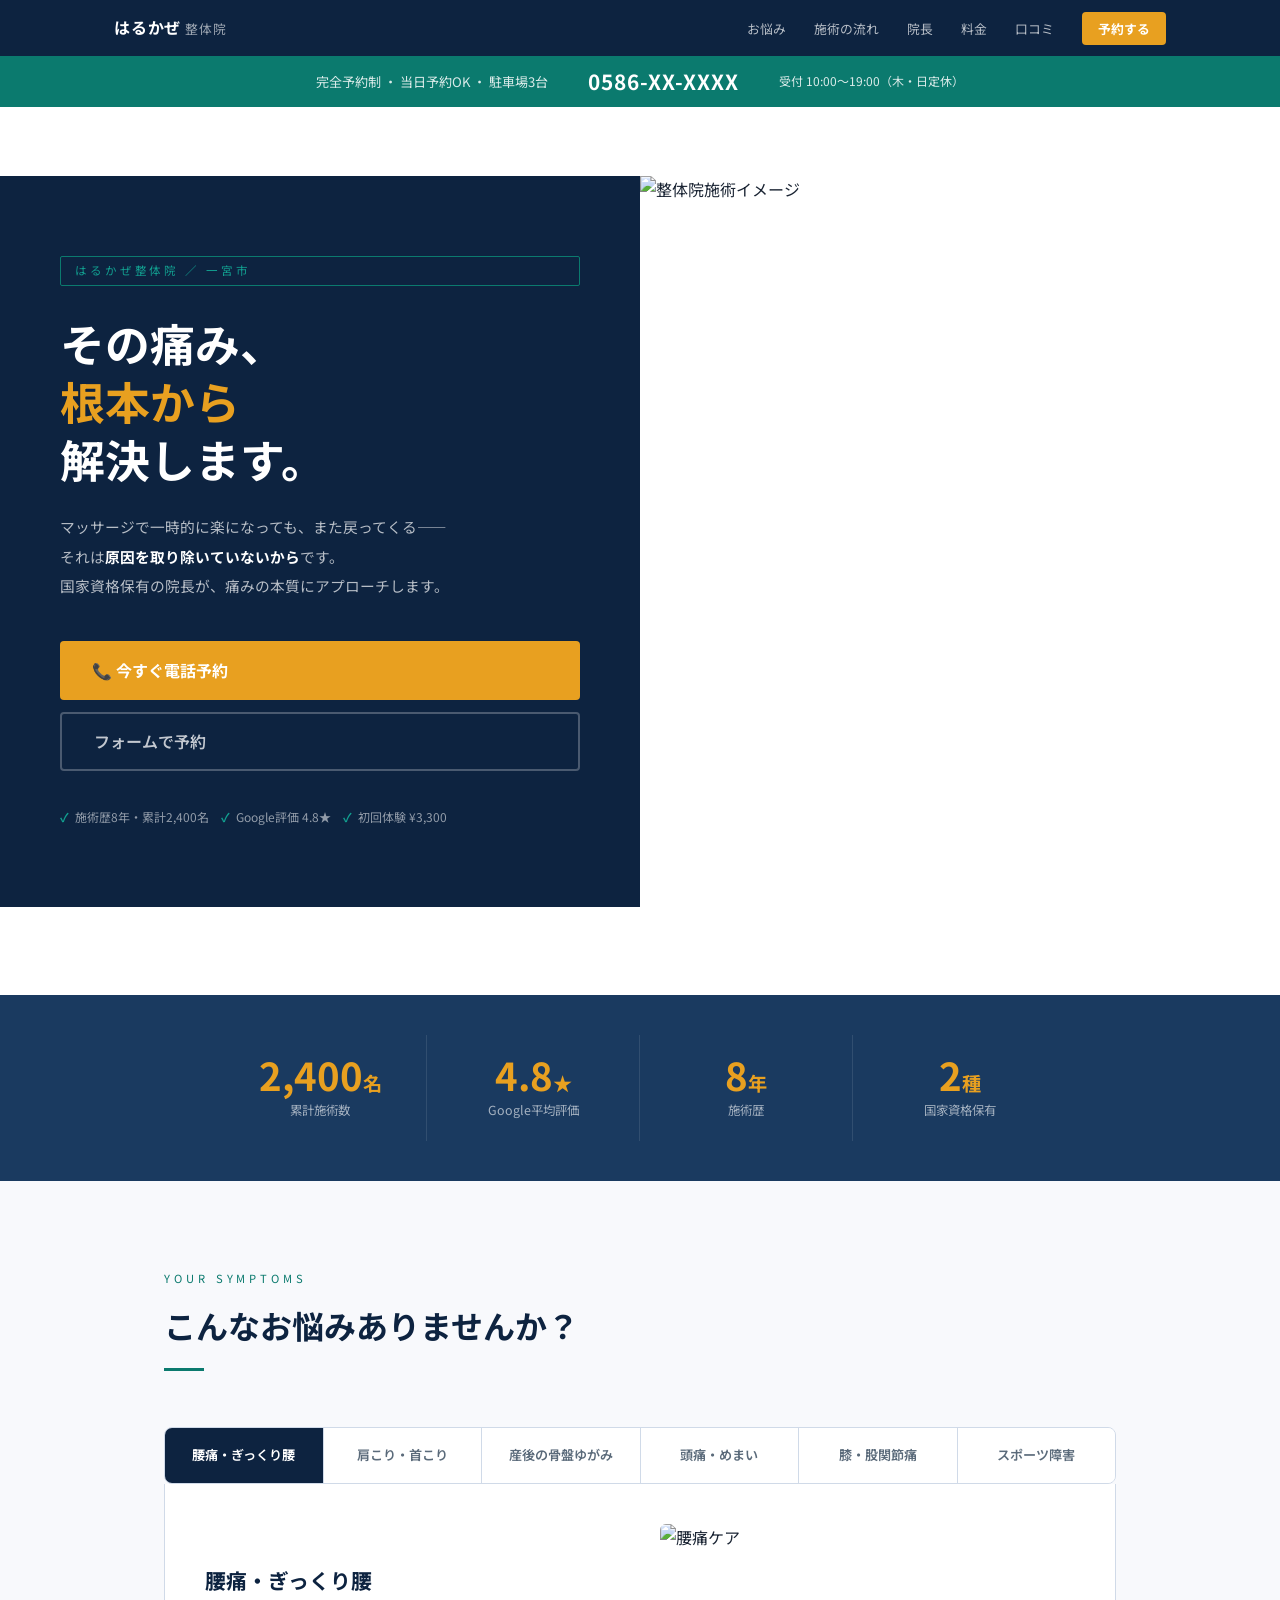
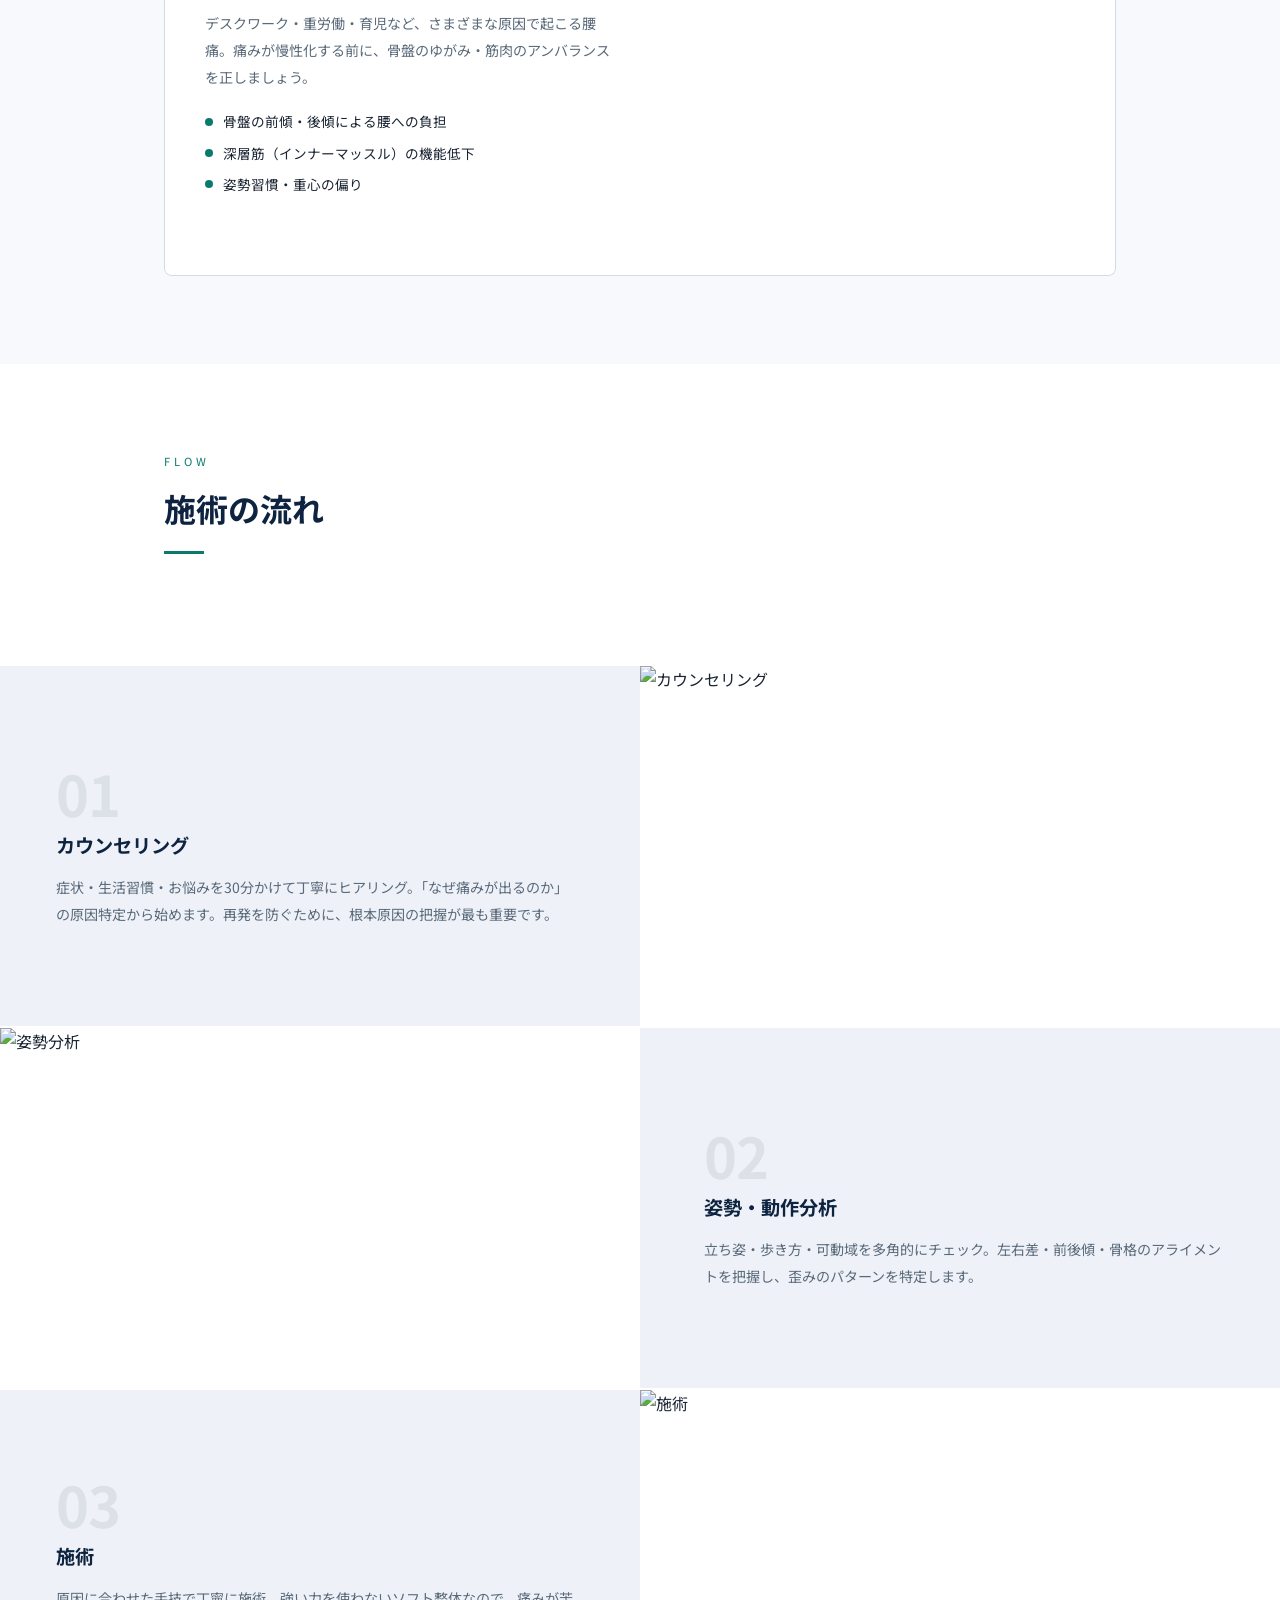
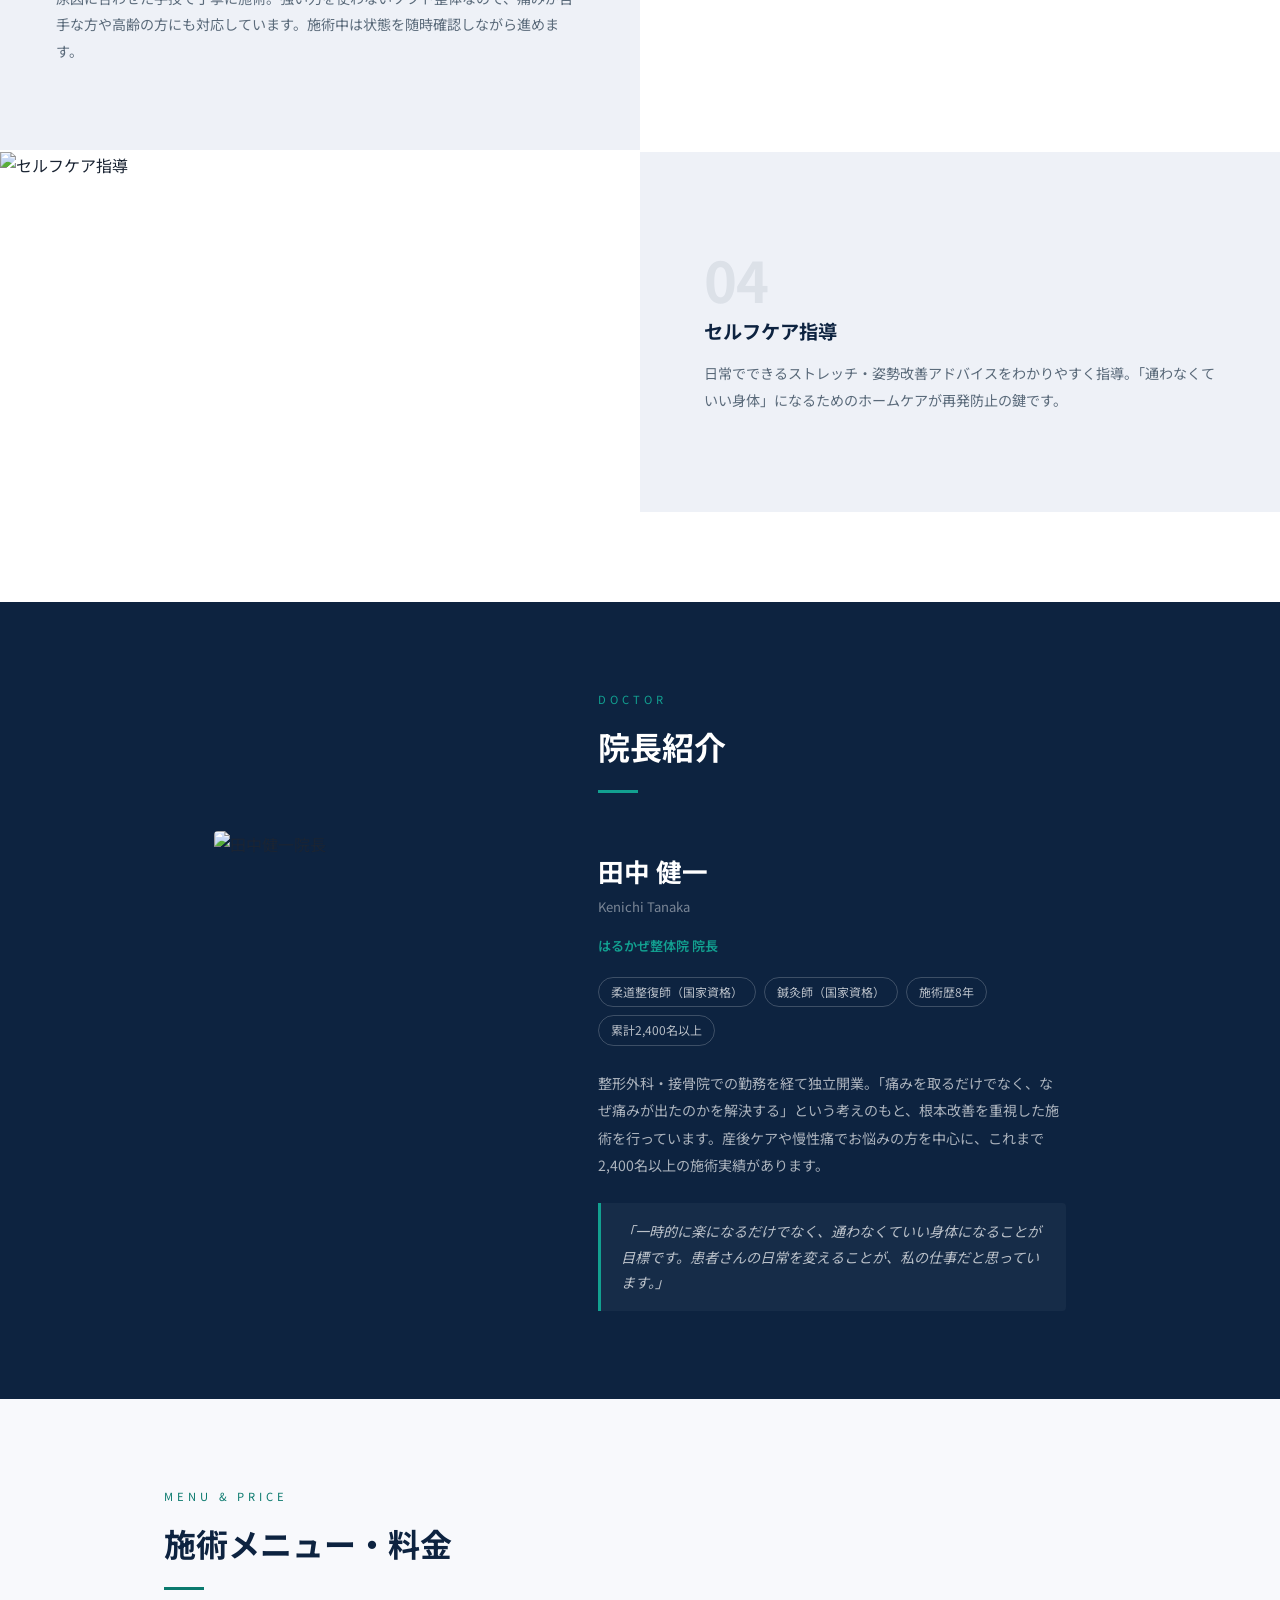
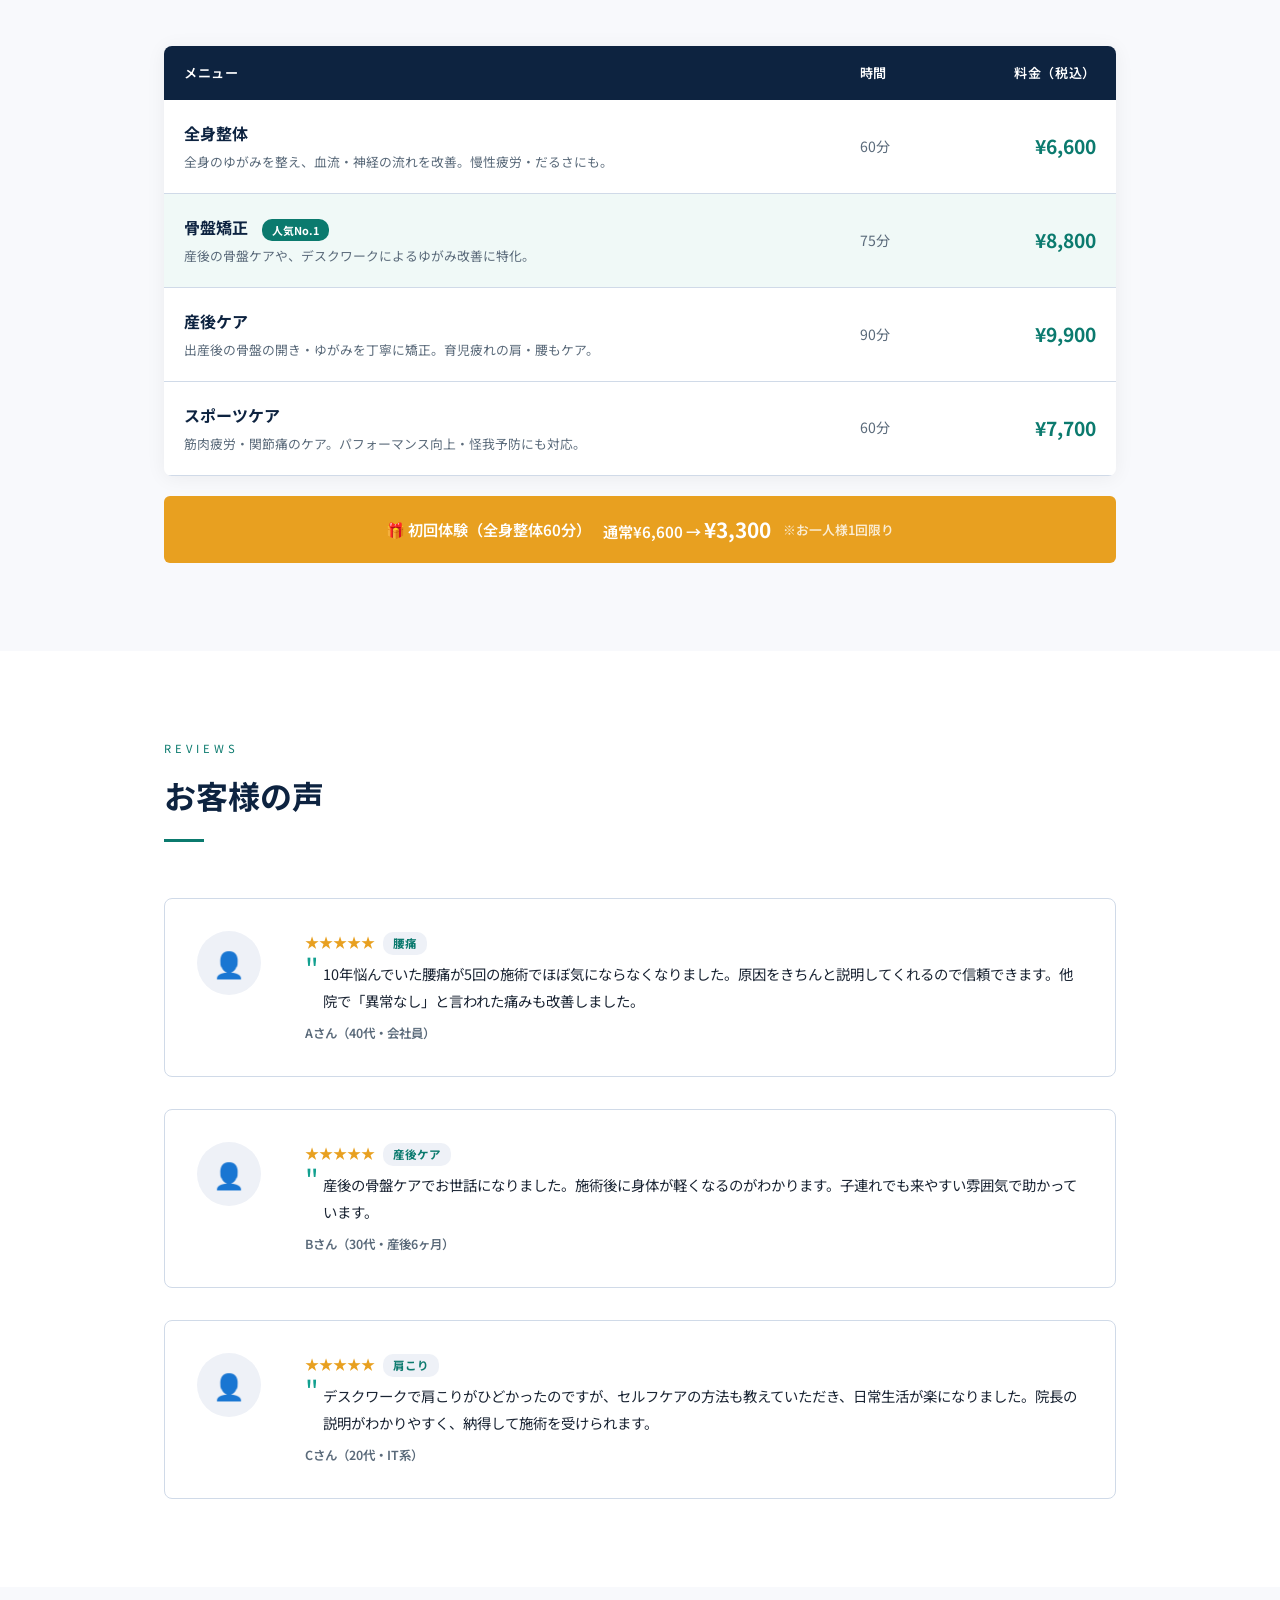
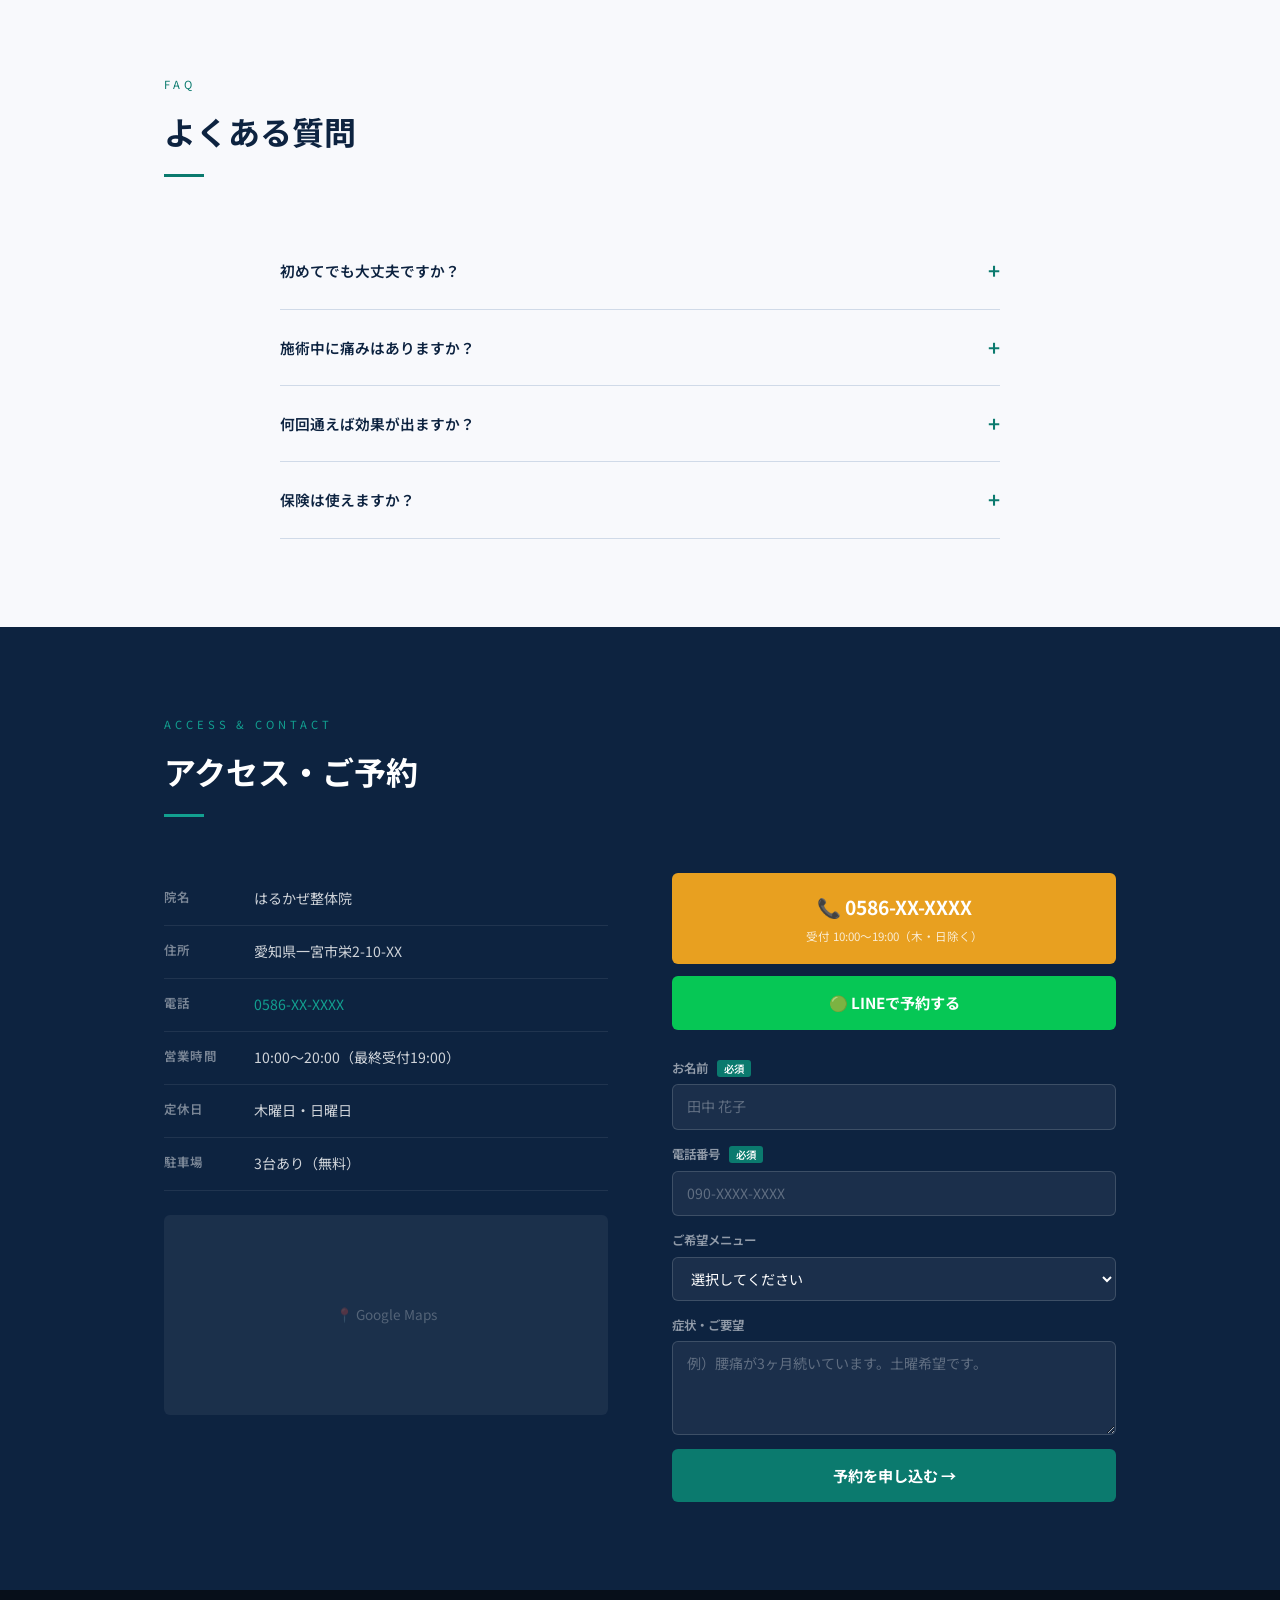
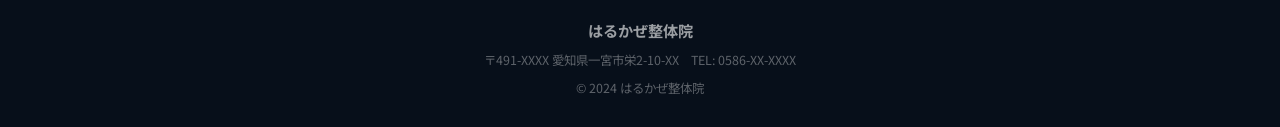
==== index.html @ b3885516 "Complete redesign: medical/clinical style Navy split hero, symptom tabs, zigzag flow sections, docto" ====
<!DOCTYPE html>
<html lang="ja">
<head>
  <meta charset="UTF-8">
  <meta name="viewport" content="width=device-width, initial-scale=1.0">
  <title>はるかぜ整体院 | 一宮市の整体・骨盤矯正</title>
  <meta name="description" content="一宮市のはるかぜ整体院。腰痛・肩こり・骨盤矯正専門。国家資格保有。完全予約制。">
  <link rel="preconnect" href="https://fonts.googleapis.com">
  <link rel="preconnect" href="https://fonts.gstatic.com" crossorigin>
  <link href="https://fonts.googleapis.com/css2?family=Noto+Sans+JP:wght@400;500;600;700&display=swap" rel="stylesheet">
  <link rel="stylesheet" href="css/reset.css">
  <link rel="stylesheet" href="css/style.css?v=2">
</head>
<body>

  <header id="header">
    <nav class="nav-inner">
      <a href="#hero" class="nav-logo">はるかぜ<span>整体院</span></a>
      <ul class="nav-links" id="navLinks">
        <li><a href="#symptoms">お悩み</a></li>
        <li><a href="#flow">施術の流れ</a></li>
        <li><a href="#doctor">院長</a></li>
        <li><a href="#menu">料金</a></li>
        <li><a href="#reviews">口コミ</a></li>
        <li><a href="#contact" class="nav-cta">予約する</a></li>
      </ul>
      <button class="nav-toggle" id="navToggle" aria-label="メニュー"><span></span><span></span><span></span></button>
    </nav>
  </header>

  <!-- Sticky tel bar -->
  <div id="tel-bar">
    <span>完全予約制 ・ 当日予約OK ・ 駐車場3台</span>
    <span class="tel-bar-number"><a href="tel:0586-XX-XXXX">0586-XX-XXXX</a></span>
    <span class="tel-bar-hours">受付 10:00〜19:00（木・日定休）</span>
  </div>

  <!-- Hero: split navy / photo -->
  <section id="hero">
    <div class="hero-left">
      <span class="hero-label">はるかぜ整体院 ／ 一宮市</span>
      <h1 class="hero-title">その痛み、<br><em>根本から</em><br>解決します。</h1>
      <p class="hero-desc">マッサージで一時的に楽になっても、また戻ってくる——<br>それは<strong>原因を取り除いていないから</strong>です。<br>国家資格保有の院長が、痛みの本質にアプローチします。</p>
      <div class="hero-cta-group">
        <a href="tel:0586-XX-XXXX" class="btn-primary-hero">📞 今すぐ電話予約</a>
        <a href="#contact" class="btn-outline-hero">フォームで予約</a>
      </div>
      <div class="hero-badges">
        <span class="hero-badge">施術歴8年・累計2,400名</span>
        <span class="hero-badge">Google評価 4.8★</span>
        <span class="hero-badge">初回体験 ¥3,300</span>
      </div>
    </div>
    <div class="hero-right">
      <img src="https://images.unsplash.com/photo-1544367567-0f2fcb009e0b?w=900&h=1100&fit=crop&q=80" alt="整体院施術イメージ">
    </div>
  </section>

  <!-- Stats band -->
  <section id="stats">
    <div class="stats-inner">
      <div class="stat-item">
        <div class="stat-num">2,400<span>名</span></div>
        <div class="stat-label">累計施術数</div>
      </div>
      <div class="stat-item">
        <div class="stat-num">4.8<span>★</span></div>
        <div class="stat-label">Google平均評価</div>
      </div>
      <div class="stat-item">
        <div class="stat-num">8<span>年</span></div>
        <div class="stat-label">施術歴</div>
      </div>
      <div class="stat-item">
        <div class="stat-num">2<span>種</span></div>
        <div class="stat-label">国家資格保有</div>
      </div>
    </div>
  </section>

  <!-- お悩み：症状タブ -->
  <section id="symptoms">
    <div class="container">
      <span class="section-label fade-in">YOUR SYMPTOMS</span>
      <h2 class="section-title fade-in">こんなお悩みありませんか？</h2>
      <div class="section-bar fade-in"></div>
      <div class="symptom-tabs fade-in">
        <button class="stab active" data-panel="back">腰痛・ぎっくり腰</button>
        <button class="stab" data-panel="shoulder">肩こり・首こり</button>
        <button class="stab" data-panel="pelvis">産後の骨盤ゆがみ</button>
        <button class="stab" data-panel="head">頭痛・めまい</button>
        <button class="stab" data-panel="knee">膝・股関節痛</button>
        <button class="stab" data-panel="sports">スポーツ障害</button>
      </div>
      <div class="symptom-panels">
        <div class="symptom-panel active" id="spanel-back">
          <div class="spanel-text">
            <h3>腰痛・ぎっくり腰</h3>
            <p>デスクワーク・重労働・育児など、さまざまな原因で起こる腰痛。痛みが慢性化する前に、骨盤のゆがみ・筋肉のアンバランスを正しましょう。</p>
            <div class="spanel-causes">
              <span class="spanel-cause">骨盤の前傾・後傾による腰への負担</span>
              <span class="spanel-cause">深層筋（インナーマッスル）の機能低下</span>
              <span class="spanel-cause">姿勢習慣・重心の偏り</span>
            </div>
          </div>
          <div class="spanel-img"><img src="https://images.unsplash.com/photo-1576091160550-2173dba999ef?w=600&h=450&fit=crop&q=80" alt="腰痛ケア"></div>
        </div>
        <div class="symptom-panel" id="spanel-shoulder">
          <div class="spanel-text">
            <h3>肩こり・首こり</h3>
            <p>スマートフォン・パソコン作業による「ストレートネック」が現代病に。根本原因となる頸椎・胸椎のアライメントを整えます。</p>
            <div class="spanel-causes">
              <span class="spanel-cause">頸椎・胸椎の可動域制限</span>
              <span class="spanel-cause">前傾姿勢による僧帽筋への過負荷</span>
              <span class="spanel-cause">ストレートネック・首の前方変位</span>
            </div>
          </div>
          <div class="spanel-img"><img src="https://images.unsplash.com/photo-1559757148-5c350d0d3c56?w=600&h=450&fit=crop&q=80" alt="肩こりケア"></div>
        </div>
        <div class="symptom-panel" id="spanel-pelvis">
          <div class="spanel-text">
            <h3>産後の骨盤ゆがみ</h3>
            <p>出産により緩んだ骨盤靱帯は、産後6ヶ月が矯正のゴールデンタイム。ぽっこりお腹・腰痛・尿もれの改善に。</p>
            <div class="spanel-causes">
              <span class="spanel-cause">分娩時の恥骨・仙腸関節の可動</span>
              <span class="spanel-cause">骨盤底筋群の機能低下</span>
              <span class="spanel-cause">授乳姿勢・抱っこによる歪み蓄積</span>
            </div>
          </div>
          <div class="spanel-img"><img src="https://images.unsplash.com/photo-1586015555751-63bb77f4322a?w=600&h=450&fit=crop&q=80" alt="産後ケア"></div>
        </div>
        <div class="symptom-panel" id="spanel-head">
          <div class="spanel-text">
            <h3>頭痛・めまい</h3>
            <p>緊張型頭痛の多くは、頸椎周辺の筋緊張・血流低下が原因。頚部の調整と自律神経へのアプローチで改善を図ります。</p>
            <div class="spanel-causes">
              <span class="spanel-cause">頸椎の位置異常による神経圧迫</span>
              <span class="spanel-cause">後頭下筋群の過緊張</span>
              <span class="spanel-cause">自律神経の乱れ・血流不足</span>
            </div>
          </div>
          <div class="spanel-img"><img src="https://images.unsplash.com/photo-1550439062-609e1531270e?w=600&h=450&fit=crop&q=80" alt="頭痛ケア"></div>
        </div>
        <div class="symptom-panel" id="spanel-knee">
          <div class="spanel-text">
            <h3>膝・股関節の痛み</h3>
            <p>膝や股関節の痛みは、上位関節（骨盤・腰椎）の問題が波及しているケースが多数。全身のバランス調整で痛みを取り除きます。</p>
            <div class="spanel-causes">
              <span class="spanel-cause">骨盤の歪みによる脚長差</span>
              <span class="spanel-cause">大腿筋膜張筋・腸腰筋の拘縮</span>
              <span class="spanel-cause">X脚・O脚による膝関節への負荷</span>
            </div>
          </div>
          <div class="spanel-img"><img src="https://images.unsplash.com/photo-1571019613454-1cb2f99b2d8b?w=600&h=450&fit=crop&q=80" alt="膝股関節ケア"></div>
        </div>
        <div class="symptom-panel" id="spanel-sports">
          <div class="spanel-text">
            <h3>スポーツ障害</h3>
            <p>捻挫・肉離れ・疲労骨折など、スポーツによる障害にも対応。早期回復と再発予防のセルフケア指導も行います。</p>
            <div class="spanel-causes">
              <span class="spanel-cause">筋肉の柔軟性不足・疲労蓄積</span>
              <span class="spanel-cause">フォームの問題による特定部位への過負荷</span>
              <span class="spanel-cause">関節の安定性不足（体幹・股関節）</span>
            </div>
          </div>
          <div class="spanel-img"><img src="https://images.unsplash.com/photo-1461897104016-0b3b00cc81ee?w=600&h=450&fit=crop&q=80" alt="スポーツケア"></div>
        </div>
      </div>
    </div>
  </section>

  <!-- 施術の流れ（zigzag） -->
  <section id="flow">
    <div class="container" style="max-width:100%;padding:0;">
      <div style="max-width:1000px;margin:0 auto;padding:0 24px 56px;">
        <span class="section-label fade-in">FLOW</span>
        <h2 class="section-title fade-in">施術の流れ</h2>
        <div class="section-bar fade-in"></div>
      </div>
      <div class="flow-step fade-in">
        <div class="flow-step-img"><img src="https://images.unsplash.com/photo-1576091160399-112ba8d25d1d?w=800&h=450&fit=crop&q=80" alt="カウンセリング"></div>
        <div class="flow-step-body">
          <div class="flow-step-num">01</div>
          <h3>カウンセリング</h3>
          <p>症状・生活習慣・お悩みを30分かけて丁寧にヒアリング。「なぜ痛みが出るのか」の原因特定から始めます。再発を防ぐために、根本原因の把握が最も重要です。</p>
        </div>
      </div>
      <div class="flow-step fade-in">
        <div class="flow-step-img"><img src="https://images.unsplash.com/photo-1559757175-0eb30cd8c063?w=800&h=450&fit=crop&q=80" alt="姿勢分析"></div>
        <div class="flow-step-body">
          <div class="flow-step-num">02</div>
          <h3>姿勢・動作分析</h3>
          <p>立ち姿・歩き方・可動域を多角的にチェック。左右差・前後傾・骨格のアライメントを把握し、歪みのパターンを特定します。</p>
        </div>
      </div>
      <div class="flow-step fade-in">
        <div class="flow-step-img"><img src="https://images.unsplash.com/photo-1519824145371-296894a0daa9?w=800&h=450&fit=crop&q=80" alt="施術"></div>
        <div class="flow-step-body">
          <div class="flow-step-num">03</div>
          <h3>施術</h3>
          <p>原因に合わせた手技で丁寧に施術。強い力を使わないソフト整体なので、痛みが苦手な方や高齢の方にも対応しています。施術中は状態を随時確認しながら進めます。</p>
        </div>
      </div>
      <div class="flow-step fade-in">
        <div class="flow-step-img"><img src="https://images.unsplash.com/photo-1506126613408-eca07ce68773?w=800&h=450&fit=crop&q=80" alt="セルフケア指導"></div>
        <div class="flow-step-body">
          <div class="flow-step-num">04</div>
          <h3>セルフケア指導</h3>
          <p>日常でできるストレッチ・姿勢改善アドバイスをわかりやすく指導。「通わなくていい身体」になるためのホームケアが再発防止の鍵です。</p>
        </div>
      </div>
    </div>
  </section>

  <!-- 院長紹介 -->
  <section id="doctor">
    <div class="doctor-inner">
      <div class="doctor-img fade-in">
        <img src="https://images.unsplash.com/photo-1612349317150-e413f6a5b16d?w=400&h=500&fit=crop&q=80" alt="田中健一院長">
      </div>
      <div class="doctor-text fade-in">
        <span class="section-label">DOCTOR</span>
        <h2 class="section-title">院長紹介</h2>
        <div class="section-bar"></div>
        <p class="doctor-name">田中 健一</p>
        <p class="doctor-name-en">Kenichi Tanaka</p>
        <p class="doctor-role">はるかぜ整体院 院長</p>
        <div class="doctor-tags">
          <span class="doctor-tag">柔道整復師（国家資格）</span>
          <span class="doctor-tag">鍼灸師（国家資格）</span>
          <span class="doctor-tag">施術歴8年</span>
          <span class="doctor-tag">累計2,400名以上</span>
        </div>
        <p class="doctor-bio">整形外科・接骨院での勤務を経て独立開業。「痛みを取るだけでなく、なぜ痛みが出たのかを解決する」という考えのもと、根本改善を重視した施術を行っています。産後ケアや慢性痛でお悩みの方を中心に、これまで2,400名以上の施術実績があります。</p>
        <div class="doctor-quote-block">
          <p>「一時的に楽になるだけでなく、通わなくていい身体になることが目標です。患者さんの日常を変えることが、私の仕事だと思っています。」</p>
        </div>
      </div>
    </div>
  </section>

  <!-- 施術メニュー・料金 -->
  <section id="menu">
    <div class="container">
      <span class="section-label fade-in">MENU & PRICE</span>
      <h2 class="section-title fade-in">施術メニュー・料金</h2>
      <div class="section-bar fade-in"></div>
      <table class="menu-table fade-in">
        <thead>
          <tr>
            <th>メニュー</th>
            <th>時間</th>
            <th style="text-align:right">料金（税込）</th>
          </tr>
        </thead>
        <tbody>
          <tr>
            <td><div class="menu-name">全身整体</div><div class="menu-desc">全身のゆがみを整え、血流・神経の流れを改善。慢性疲労・だるさにも。</div></td>
            <td><div class="menu-duration">60分</div></td>
            <td class="menu-price-cell">¥6,600</td>
          </tr>
          <tr class="featured">
            <td><div class="menu-name">骨盤矯正 <span class="menu-badge">人気No.1</span></div><div class="menu-desc">産後の骨盤ケアや、デスクワークによるゆがみ改善に特化。</div></td>
            <td><div class="menu-duration">75分</div></td>
            <td class="menu-price-cell">¥8,800</td>
          </tr>
          <tr>
            <td><div class="menu-name">産後ケア</div><div class="menu-desc">出産後の骨盤の開き・ゆがみを丁寧に矯正。育児疲れの肩・腰もケア。</div></td>
            <td><div class="menu-duration">90分</div></td>
            <td class="menu-price-cell">¥9,900</td>
          </tr>
          <tr>
            <td><div class="menu-name">スポーツケア</div><div class="menu-desc">筋肉疲労・関節痛のケア。パフォーマンス向上・怪我予防にも対応。</div></td>
            <td><div class="menu-duration">60分</div></td>
            <td class="menu-price-cell">¥7,700</td>
          </tr>
        </tbody>
      </table>
      <div class="first-trial-bar fade-in">
        <span>🎁 初回体験（全身整体60分）</span>
        <span>通常¥6,600 → <em>¥3,300</em></span>
        <span style="font-size:0.8rem;opacity:0.8">※お一人様1回限り</span>
      </div>
    </div>
  </section>

  <!-- 口コミ -->
  <section id="reviews">
    <div class="container">
      <span class="section-label fade-in">REVIEWS</span>
      <h2 class="section-title fade-in">お客様の声</h2>
      <div class="section-bar fade-in"></div>
      <div class="reviews-list">
        <div class="review-item fade-in">
          <div class="review-avatar">👤</div>
          <div>
            <div class="review-stars">★★★★★<span class="review-tag">腰痛</span></div>
            <p class="review-text">10年悩んでいた腰痛が5回の施術でほぼ気にならなくなりました。原因をきちんと説明してくれるので信頼できます。他院で「異常なし」と言われた痛みも改善しました。</p>
            <p class="review-author">Aさん（40代・会社員）</p>
          </div>
        </div>
        <div class="review-item fade-in">
          <div class="review-avatar">👤</div>
          <div>
            <div class="review-stars">★★★★★<span class="review-tag">産後ケア</span></div>
            <p class="review-text">産後の骨盤ケアでお世話になりました。施術後に身体が軽くなるのがわかります。子連れでも来やすい雰囲気で助かっています。</p>
            <p class="review-author">Bさん（30代・産後6ヶ月）</p>
          </div>
        </div>
        <div class="review-item fade-in">
          <div class="review-avatar">👤</div>
          <div>
            <div class="review-stars">★★★★★<span class="review-tag">肩こり</span></div>
            <p class="review-text">デスクワークで肩こりがひどかったのですが、セルフケアの方法も教えていただき、日常生活が楽になりました。院長の説明がわかりやすく、納得して施術を受けられます。</p>
            <p class="review-author">Cさん（20代・IT系）</p>
          </div>
        </div>
      </div>
    </div>
  </section>

  <!-- FAQ -->
  <section id="faq">
    <div class="container">
      <span class="section-label fade-in">FAQ</span>
      <h2 class="section-title fade-in">よくある質問</h2>
      <div class="section-bar fade-in"></div>
      <div class="faq-list">
        <div class="faq-item fade-in"><button class="faq-q">初めてでも大丈夫ですか？</button><div class="faq-a"><p>はい。初回は丁寧なカウンセリングから始めます。お着替えもご用意しています。</p></div></div>
        <div class="faq-item fade-in"><button class="faq-q">施術中に痛みはありますか？</button><div class="faq-a"><p>強い力を使わないソフト整体が基本です。痛みが苦手な方もご安心ください。</p></div></div>
        <div class="faq-item fade-in"><button class="faq-q">何回通えば効果が出ますか？</button><div class="faq-a"><p>多くの方が3〜5回で変化を実感されています。初回に目安をご説明します。</p></div></div>
        <div class="faq-item fade-in"><button class="faq-q">保険は使えますか？</button><div class="faq-a"><p>整体施術は保険適用外です。ただし骨折・脱臼・捻挫等の急性外傷は対応可能な場合があります。</p></div></div>
      </div>
    </div>
  </section>

  <!-- アクセス・予約 -->
  <section id="contact">
    <div class="container">
      <span class="section-label fade-in">ACCESS & CONTACT</span>
      <h2 class="section-title fade-in">アクセス・ご予約</h2>
      <div class="section-bar fade-in"></div>
      <div class="access-contact-grid fade-in">
        <div>
          <table class="access-info-table">
            <tr><td>院名</td><td>はるかぜ整体院</td></tr>
            <tr><td>住所</td><td>愛知県一宮市栄2-10-XX</td></tr>
            <tr><td>電話</td><td><a href="tel:0586-XX-XXXX">0586-XX-XXXX</a></td></tr>
            <tr><td>営業時間</td><td>10:00〜20:00（最終受付19:00）</td></tr>
            <tr><td>定休日</td><td>木曜日・日曜日</td></tr>
            <tr><td>駐車場</td><td>3台あり（無料）</td></tr>
          </table>
          <div class="map-placeholder">📍 Google Maps</div>
        </div>
        <div>
          <div class="contact-cta-group">
            <a href="tel:0586-XX-XXXX" class="btn-tel-big">📞 0586-XX-XXXX<span>受付 10:00〜19:00（木・日除く）</span></a>
            <a href="https://line.me/R/ti/p/@example" class="btn-line-big" target="_blank">🟢 LINEで予約する</a>
          </div>
          <form class="contact-form" onsubmit="return false;">
            <div class="form-group"><label>お名前 <span class="req">必須</span></label><input type="text" placeholder="田中 花子"></div>
            <div class="form-group"><label>電話番号 <span class="req">必須</span></label><input type="tel" placeholder="090-XXXX-XXXX"></div>
            <div class="form-group"><label>ご希望メニュー</label>
              <select><option value="">選択してください</option><option>全身整体（60分）</option><option>骨盤矯正（75分）</option><option>産後ケア（90分）</option><option>スポーツケア（60分）</option><option>初回体験（¥3,300）</option></select>
            </div>
            <div class="form-group"><label>症状・ご要望</label><textarea rows="3" placeholder="例）腰痛が3ヶ月続いています。土曜希望です。"></textarea></div>
            <button type="submit" class="btn-submit">予約を申し込む →</button>
          </form>
        </div>
      </div>
    </div>
  </section>

  <footer id="footer">
    <p class="footer-logo">はるかぜ整体院</p>
    <p>〒491-XXXX 愛知県一宮市栄2-10-XX　TEL: 0586-XX-XXXX</p>
    <p style="margin-top:6px">© 2024 はるかぜ整体院</p>
  </footer>

  <script src="js/main.js"></script>
</body>
</html>
---- css/style.css ----
/* ========== SEITAI LP - Medical/Clinical Style ========== */
:root {
  --navy: #0d2340;
  --navy-mid: #1a3a60;
  --teal: #0b7a6e;
  --teal-light: #12a090;
  --accent: #e8a020;
  --bg: #f8f9fc;
  --bg-light: #eef1f7;
  --white: #ffffff;
  --text: #1a2433;
  --text-sub: #5a6a7a;
  --border: #d0dae8;
}

* { box-sizing: border-box; margin: 0; padding: 0; }
body { font-family: 'Noto Sans JP', sans-serif; color: var(--text); background: var(--white); line-height: 1.7; }
a { text-decoration: none; color: inherit; }

/* =========== HEADER =========== */
#header {
  position: fixed; top: 0; left: 0; right: 0; z-index: 200;
  background: var(--navy); height: 56px;
}
.nav-inner { display: flex; align-items: center; justify-content: space-between; height: 56px; max-width: 1100px; margin: 0 auto; padding: 0 24px; }
.nav-logo { font-size: 1rem; font-weight: 700; color: #fff; letter-spacing: 0.05em; }
.nav-logo span { font-weight: 400; font-size: 0.8rem; margin-left: 4px; color: rgba(255,255,255,0.6); }
.nav-links { display: flex; gap: 28px; list-style: none; align-items: center; }
.nav-links a { font-size: 0.8rem; color: rgba(255,255,255,0.7); transition: color .2s; }
.nav-links a:hover { color: #fff; }
.nav-cta { background: var(--accent) !important; color: #fff !important; padding: 7px 16px; border-radius: 4px; font-weight: 700; }
.nav-toggle { display: none; flex-direction: column; gap: 5px; background: none; border: none; cursor: pointer; padding: 4px; }
.nav-toggle span { display: block; width: 22px; height: 2px; background: #fff; border-radius: 2px; }

/* =========== STICKY TEL BAR =========== */
#tel-bar {
  position: fixed; top: 56px; left: 0; right: 0; z-index: 190;
  background: var(--teal); padding: 8px 24px;
  display: flex; align-items: center; justify-content: center; gap: 40px;
  font-size: 0.82rem; color: rgba(255,255,255,0.85);
}
.tel-bar-number { font-size: 1.3rem; font-weight: 700; color: #fff; letter-spacing: 0.05em; }
.tel-bar-number a { color: inherit; }
.tel-bar-hours { font-size: 0.75rem; }

/* =========== HERO (split: navy left / photo right) =========== */
#hero {
  display: grid;
  grid-template-columns: minmax(0,1fr) minmax(0,1fr);
  min-height: 100vh;
  margin-top: 88px; /* header + tel-bar */
}
.hero-left {
  background: var(--navy);
  display: flex; flex-direction: column; justify-content: center;
  padding: 80px 60px;
}
.hero-label {
  display: inline-block;
  font-size: 0.72rem; letter-spacing: 0.25em; color: var(--teal-light);
  border: 1px solid var(--teal); padding: 4px 14px; border-radius: 2px;
  margin-bottom: 28px; text-transform: uppercase;
}
.hero-title {
  font-size: clamp(2rem, 3.5vw, 3rem);
  font-weight: 700; color: #fff; line-height: 1.3; margin-bottom: 24px;
}
.hero-title em { font-style: normal; color: var(--accent); }
.hero-desc { color: rgba(255,255,255,0.7); font-size: 0.92rem; line-height: 2; margin-bottom: 40px; }
.hero-desc strong { color: #fff; }
.hero-cta-group { display: flex; flex-direction: column; gap: 12px; }
.btn-primary-hero {
  background: var(--accent); color: #fff; padding: 16px 32px;
  border-radius: 4px; font-weight: 700; font-size: 1rem;
  display: inline-flex; align-items: center; gap: 10px;
  transition: opacity .2s;
}
.btn-primary-hero:hover { opacity: 0.88; }
.btn-outline-hero {
  background: transparent; color: rgba(255,255,255,0.75); padding: 14px 32px;
  border: 2px solid rgba(255,255,255,0.25); border-radius: 4px; font-weight: 600;
  display: inline-block; transition: .2s;
}
.btn-outline-hero:hover { border-color: rgba(255,255,255,0.5); color: #fff; }
.hero-badges {
  display: flex; gap: 12px; flex-wrap: wrap; margin-top: 36px;
}
.hero-badge {
  font-size: 0.75rem; color: rgba(255,255,255,0.55);
  display: flex; align-items: center; gap: 6px;
}
.hero-badge::before { content: '✓'; color: var(--teal-light); font-weight: 700; }

.hero-right { overflow: hidden; }
.hero-right img { width: 100%; height: 100%; object-fit: cover; display: block; }

/* =========== STATS BAND =========== */
#stats {
  background: var(--navy-mid);
  padding: 40px 0;
}
.stats-inner {
  max-width: 900px; margin: 0 auto; padding: 0 24px;
  display: grid; grid-template-columns: repeat(4, 1fr);
  gap: 0; text-align: center;
}
.stat-item { padding: 20px; border-right: 1px solid rgba(255,255,255,0.1); }
.stat-item:last-child { border-right: none; }
.stat-num { font-size: 2.4rem; font-weight: 700; color: var(--accent); line-height: 1; }
.stat-num span { font-size: 1.2rem; }
.stat-label { font-size: 0.78rem; color: rgba(255,255,255,0.6); margin-top: 6px; }

/* =========== SECTION COMMON =========== */
.container { max-width: 1000px; margin: 0 auto; padding: 0 24px; }
section { padding: 88px 0; }
.section-label { font-size: 0.7rem; letter-spacing: 0.35em; color: var(--teal); margin-bottom: 10px; display: block; }
.section-title { font-size: clamp(1.4rem, 2.8vw, 2rem); font-weight: 700; margin-bottom: 16px; color: var(--navy); }
.section-bar { width: 40px; height: 3px; background: var(--teal); margin-bottom: 56px; }

/* =========== SYMPTOM TABS =========== */
#symptoms { background: var(--bg); }
.symptom-tabs { display: flex; border: 1px solid var(--border); border-radius: 8px; overflow: hidden; margin-bottom: 0; }
.stab {
  flex: 1; padding: 16px 8px; border: none; background: var(--white);
  font-family: inherit; font-size: 0.82rem; font-weight: 600; cursor: pointer;
  border-right: 1px solid var(--border); color: var(--text-sub);
  transition: background .2s, color .2s;
}
.stab:last-child { border-right: none; }
.stab.active { background: var(--navy); color: #fff; }
.stab:hover:not(.active) { background: var(--bg-light); }

.symptom-panels { border: 1px solid var(--border); border-top: none; border-radius: 0 0 8px 8px; overflow: hidden; }
.symptom-panel { display: none; padding: 40px; background: var(--white); }
.symptom-panel.active { display: grid; grid-template-columns: 1fr 1fr; gap: 40px; align-items: center; }
.spanel-text h3 { font-size: 1.3rem; font-weight: 700; color: var(--navy); margin-bottom: 12px; }
.spanel-text p { font-size: 0.88rem; color: var(--text-sub); line-height: 1.9; margin-bottom: 20px; }
.spanel-causes { display: flex; flex-direction: column; gap: 8px; }
.spanel-cause { display: flex; align-items: center; gap: 10px; font-size: 0.85rem; }
.spanel-cause::before { content: ''; width: 8px; height: 8px; background: var(--teal); border-radius: 50%; flex-shrink: 0; }
.spanel-img { aspect-ratio: 4/3; overflow: hidden; border-radius: 6px; }
.spanel-img img { width: 100%; height: 100%; object-fit: cover; }

/* =========== FLOW (zigzag) =========== */
#flow { background: var(--white); }
.flow-step {
  display: grid; grid-template-columns: minmax(0,1fr) minmax(0,1fr);
  gap: 0; margin-bottom: 2px;
}
.flow-step:nth-child(even) { direction: rtl; }
.flow-step:nth-child(even) > * { direction: ltr; }
.flow-step-img { overflow: hidden; aspect-ratio: 16/9; }
.flow-step-img img { width: 100%; height: 100%; object-fit: cover; display: block; }
.flow-step-body {
  background: var(--bg-light); display: flex; flex-direction: column;
  justify-content: center; padding: 60px 56px;
}
.flow-step:nth-child(odd) .flow-step-body { padding-left: 64px; }
.flow-step:nth-child(even) .flow-step-body { padding-right: 64px; }
.flow-step-num {
  font-size: 3.5rem; font-weight: 700; color: rgba(13,35,64,0.08); line-height: 1;
  margin-bottom: 8px; letter-spacing: -0.02em;
}
.flow-step-body h3 { font-size: 1.2rem; font-weight: 700; color: var(--navy); margin-bottom: 12px; }
.flow-step-body p { font-size: 0.88rem; color: var(--text-sub); line-height: 1.9; }

/* =========== DOCTOR =========== */
#doctor { background: var(--navy); padding: 88px 0; }
.doctor-inner {
  max-width: 900px; margin: 0 auto; padding: 0 24px;
  display: grid; grid-template-columns: 320px 1fr; gap: 64px; align-items: center;
}
#doctor .section-label { color: var(--teal-light); }
#doctor .section-title { color: #fff; }
#doctor .section-bar { background: var(--teal-light); }
.doctor-img { width: 280px; height: 340px; overflow: hidden; border-radius: 4px; }
.doctor-img img { width: 100%; height: 100%; object-fit: cover; object-position: top; display: block; }
.doctor-name { font-size: 1.6rem; font-weight: 700; color: #fff; margin-bottom: 4px; }
.doctor-name-en { font-size: 0.82rem; color: rgba(255,255,255,0.45); margin-bottom: 16px; }
.doctor-role { font-size: 0.82rem; color: var(--teal-light); font-weight: 600; margin-bottom: 20px; }
.doctor-tags { display: flex; flex-wrap: wrap; gap: 8px; margin-bottom: 24px; }
.doctor-tag { font-size: 0.75rem; color: rgba(255,255,255,0.7); border: 1px solid rgba(255,255,255,0.2); padding: 4px 12px; border-radius: 20px; }
.doctor-bio { font-size: 0.88rem; color: rgba(255,255,255,0.65); line-height: 1.95; margin-bottom: 24px; }
.doctor-quote-block {
  border-left: 3px solid var(--teal-light); padding: 16px 20px;
  background: rgba(255,255,255,0.04); border-radius: 0 4px 4px 0;
}
.doctor-quote-block p { font-size: 0.88rem; color: rgba(255,255,255,0.7); font-style: italic; line-height: 1.8; }

/* =========== MENU =========== */
#menu { background: var(--bg); }
.menu-table { width: 100%; border-collapse: collapse; border-radius: 8px; overflow: hidden; box-shadow: 0 2px 20px rgba(0,0,0,0.06); }
.menu-table thead { background: var(--navy); color: #fff; }
.menu-table thead th { padding: 16px 20px; text-align: left; font-size: 0.82rem; font-weight: 600; letter-spacing: 0.05em; }
.menu-table tbody tr { background: var(--white); border-bottom: 1px solid var(--border); transition: background .2s; }
.menu-table tbody tr:hover { background: var(--bg-light); }
.menu-table tbody tr.featured { background: #f0f9f7; }
.menu-table td { padding: 20px; vertical-align: middle; }
.menu-name { font-size: 1rem; font-weight: 700; color: var(--navy); margin-bottom: 4px; }
.menu-desc { font-size: 0.8rem; color: var(--text-sub); }
.menu-duration { font-size: 0.88rem; color: var(--text-sub); }
.menu-price-cell { font-size: 1.2rem; font-weight: 700; color: var(--teal); text-align: right; }
.menu-badge { display: inline-block; background: var(--teal); color: #fff; font-size: 0.68rem; font-weight: 700; padding: 2px 10px; border-radius: 10px; margin-left: 10px; vertical-align: middle; }
.first-trial-bar {
  margin-top: 20px; background: var(--accent); color: #fff;
  padding: 16px 28px; border-radius: 6px; text-align: center;
  font-size: 0.95rem; font-weight: 600; display: flex; align-items: center; justify-content: center; gap: 12px;
}
.first-trial-bar em { font-style: normal; font-size: 1.3rem; font-weight: 700; }

/* =========== REVIEWS =========== */
#reviews { background: var(--white); }
.reviews-list { display: flex; flex-direction: column; gap: 32px; }
.review-item {
  display: grid; grid-template-columns: 80px 1fr; gap: 28px; align-items: start;
  padding: 32px; border: 1px solid var(--border); border-radius: 8px;
}
.review-avatar {
  width: 64px; height: 64px; border-radius: 50%; background: var(--bg-light);
  display: flex; align-items: center; justify-content: center;
  font-size: 1.6rem; color: var(--navy);
}
.review-stars { color: var(--accent); font-size: 0.88rem; margin-bottom: 6px; }
.review-tag { display: inline-block; background: var(--bg-light); color: var(--teal); font-size: 0.72rem; font-weight: 700; padding: 2px 10px; border-radius: 10px; margin-left: 8px; }
.review-text { font-size: 0.9rem; color: var(--text); line-height: 1.85; margin-bottom: 8px; position: relative; padding-left: 18px; }
.review-text::before { content: '"'; position: absolute; left: 0; top: -4px; font-size: 1.8rem; color: var(--teal-light); line-height: 1; }
.review-author { font-size: 0.78rem; color: var(--text-sub); font-weight: 600; }

/* =========== FAQ =========== */
#faq { background: var(--bg); }
.faq-list { max-width: 720px; margin: 0 auto; }
.faq-item { border-bottom: 1px solid var(--border); }
.faq-q {
  width: 100%; text-align: left; padding: 20px 0; font-size: 0.92rem; font-weight: 600;
  background: none; border: none; cursor: pointer; display: flex; justify-content: space-between;
  align-items: center; gap: 16px; color: var(--navy); font-family: inherit;
}
.faq-q::after { content: '+'; font-size: 1.3rem; color: var(--teal); flex-shrink: 0; transition: transform .3s; }
.faq-item.open .faq-q::after { transform: rotate(45deg); }
.faq-a { display: none; padding: 0 0 20px 0; }
.faq-item.open .faq-a { display: block; }
.faq-a p { font-size: 0.88rem; color: var(--text-sub); line-height: 1.85; }

/* =========== ACCESS =========== */
#contact { background: var(--navy); padding: 88px 0; }
#contact .section-label { color: var(--teal-light); }
#contact .section-title { color: #fff; }
#contact .section-bar { background: var(--teal-light); }
.access-contact-grid {
  display: grid; grid-template-columns: 1fr 1fr; gap: 64px; align-items: start;
}
.access-info-table { width: 100%; border-collapse: collapse; margin-bottom: 24px; }
.access-info-table tr { border-bottom: 1px solid rgba(255,255,255,0.08); }
.access-info-table td { padding: 14px 0; font-size: 0.88rem; vertical-align: top; }
.access-info-table td:first-child { color: rgba(255,255,255,0.45); font-size: 0.78rem; font-weight: 600; letter-spacing: 0.1em; width: 90px; padding-right: 20px; text-transform: uppercase; }
.access-info-table td:last-child { color: rgba(255,255,255,0.8); }
.access-info-table a { color: var(--teal-light); }
.map-placeholder { height: 200px; background: rgba(255,255,255,0.06); border-radius: 6px; display: flex; align-items: center; justify-content: center; color: rgba(255,255,255,0.25); font-size: 0.85rem; }

.contact-cta-group { display: flex; flex-direction: column; gap: 12px; margin-bottom: 28px; }
.btn-tel-big {
  background: var(--accent); color: #fff; padding: 18px 24px;
  border-radius: 6px; font-weight: 700; font-size: 1.2rem;
  display: flex; flex-direction: column; align-items: center; gap: 3px;
  transition: opacity .2s;
}
.btn-tel-big span { font-size: 0.72rem; font-weight: 400; opacity: 0.8; }
.btn-tel-big:hover { opacity: 0.88; }
.btn-line-big {
  background: #06c755; color: #fff; padding: 14px 24px;
  border-radius: 6px; font-weight: 700; font-size: 0.95rem; text-align: center; display: block;
}

.contact-form { display: flex; flex-direction: column; gap: 14px; }
.form-group { display: flex; flex-direction: column; gap: 5px; }
.form-group label { font-size: 0.78rem; font-weight: 600; color: rgba(255,255,255,0.55); }
.req { background: var(--teal); color: #fff; font-size: 0.65rem; padding: 1px 7px; border-radius: 3px; margin-left: 6px; }
.form-group input, .form-group select, .form-group textarea {
  padding: 10px 14px; border: 1px solid rgba(255,255,255,0.15);
  border-radius: 6px; font-size: 0.88rem; font-family: inherit;
  background: rgba(255,255,255,0.06); color: #fff; transition: border-color .2s;
}
.form-group input::placeholder, .form-group textarea::placeholder { color: rgba(255,255,255,0.3); }
.form-group input:focus, .form-group select:focus, .form-group textarea:focus { outline: none; border-color: var(--teal-light); }
.form-group select option { background: var(--navy); }
.btn-submit {
  background: var(--teal); color: #fff; padding: 14px; border: none;
  border-radius: 6px; font-size: 0.95rem; font-weight: 700; cursor: pointer;
  transition: background .2s; font-family: inherit;
}
.btn-submit:hover { background: var(--teal-light); }

/* =========== FOOTER =========== */
#footer { background: #070f1a; color: rgba(255,255,255,0.35); text-align: center; padding: 28px 20px; font-size: 0.78rem; }
.footer-logo { font-size: 0.95rem; font-weight: 700; color: rgba(255,255,255,0.6); margin-bottom: 6px; }

/* =========== FADE =========== */
.fade-in { opacity: 0; transform: translateY(16px); transition: opacity .6s, transform .6s; }
.fade-in.visible { opacity: 1; transform: none; }

/* =========== RESPONSIVE =========== */
@media (max-width: 768px) {
  #tel-bar { gap: 12px; }
  .tel-bar-number { font-size: 1.1rem; }
  #hero { grid-template-columns: 1fr; }
  .hero-right { height: 240px; }
  .hero-left { padding: 48px 24px; }
  .stats-inner { grid-template-columns: repeat(2, 1fr); }
  .stat-item { border-right: none; border-bottom: 1px solid rgba(255,255,255,0.1); }
  .symptom-tabs { flex-wrap: wrap; }
  .stab { flex: none; width: 50%; }
  .symptom-panel.active { grid-template-columns: 1fr; }
  .flow-step { grid-template-columns: 1fr; direction: ltr !important; }
  .flow-step-img { aspect-ratio: 16/9; }
  .flow-step-body { padding: 36px 24px !important; }
  .doctor-inner { grid-template-columns: 1fr; }
  .doctor-img { margin: 0 auto; }
  .access-contact-grid { grid-template-columns: 1fr; }
  .nav-links { display: none; position: fixed; top: 88px; left: 0; right: 0; background: var(--navy); flex-direction: column; padding: 20px; gap: 14px; box-shadow: 0 4px 12px rgba(0,0,0,0.3); }
  .nav-links.open { display: flex; }
  .nav-toggle { display: flex; }
  section { padding: 64px 0; }
}
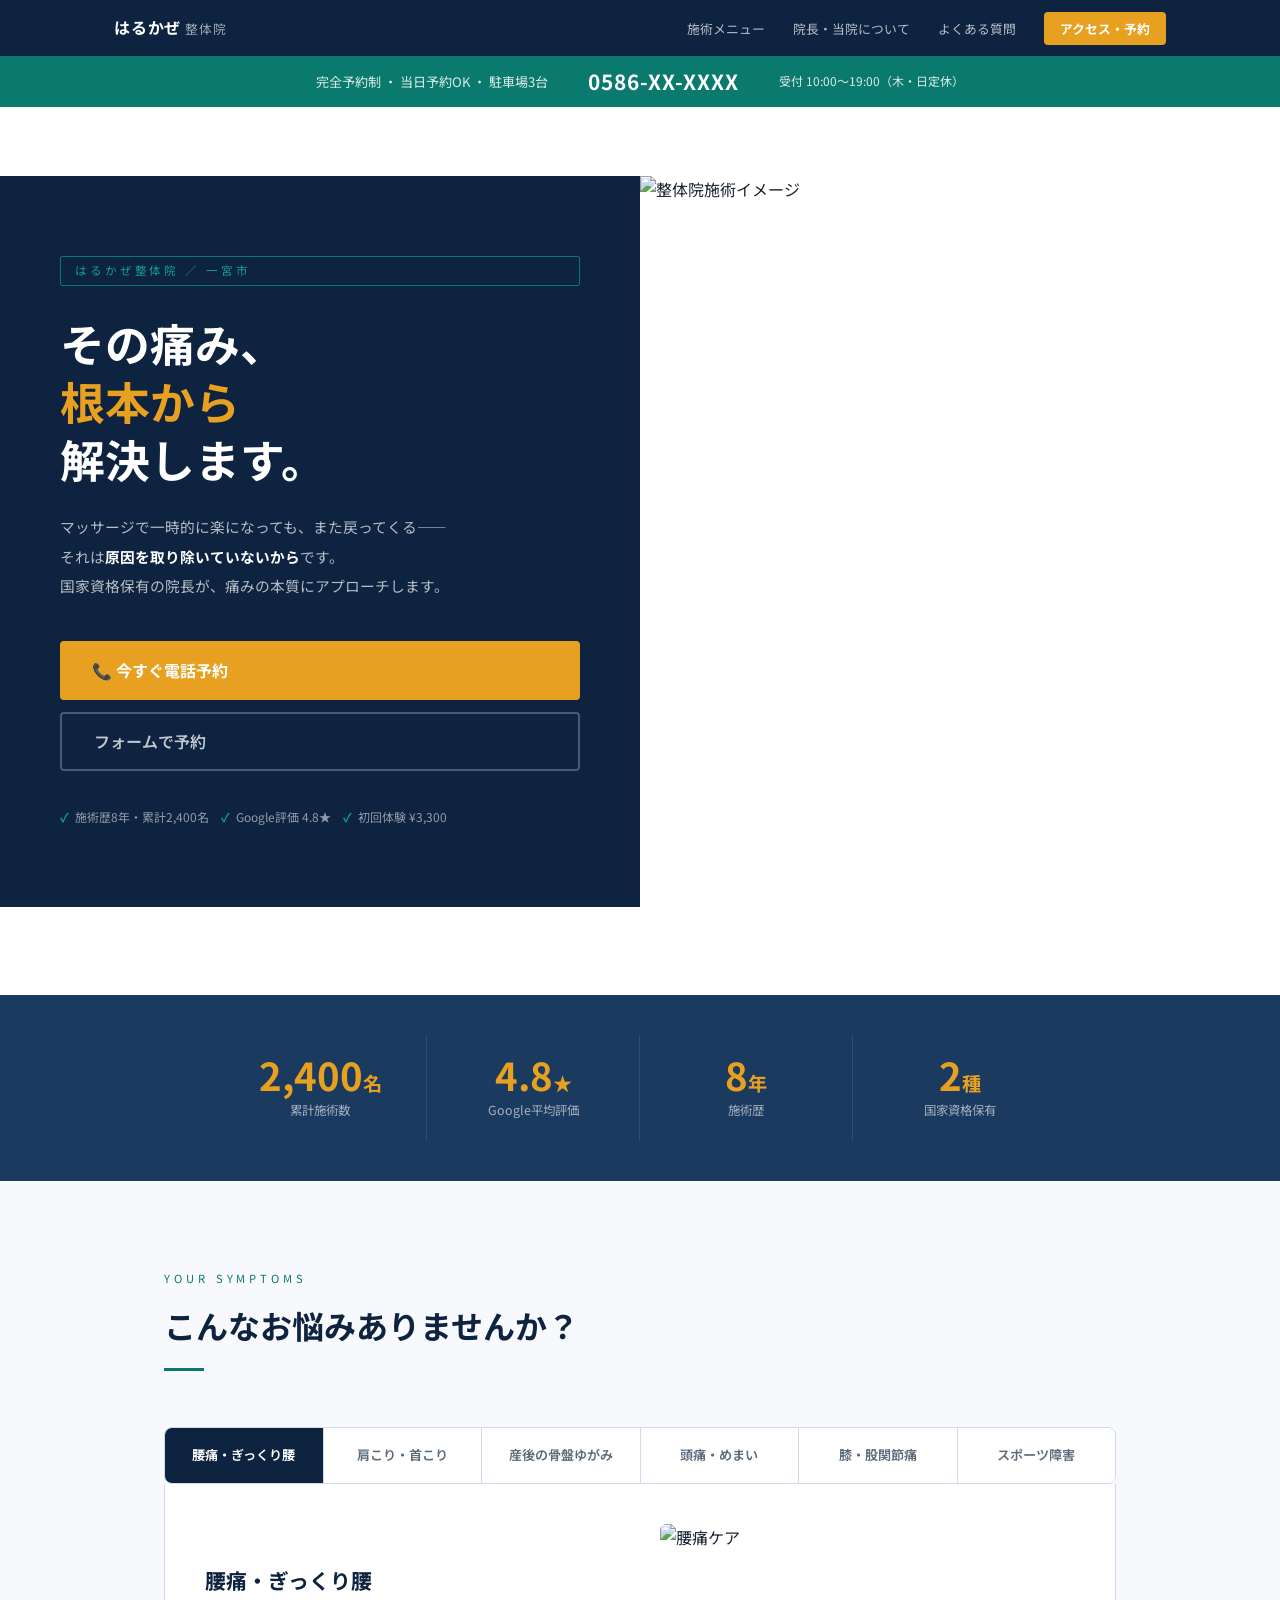
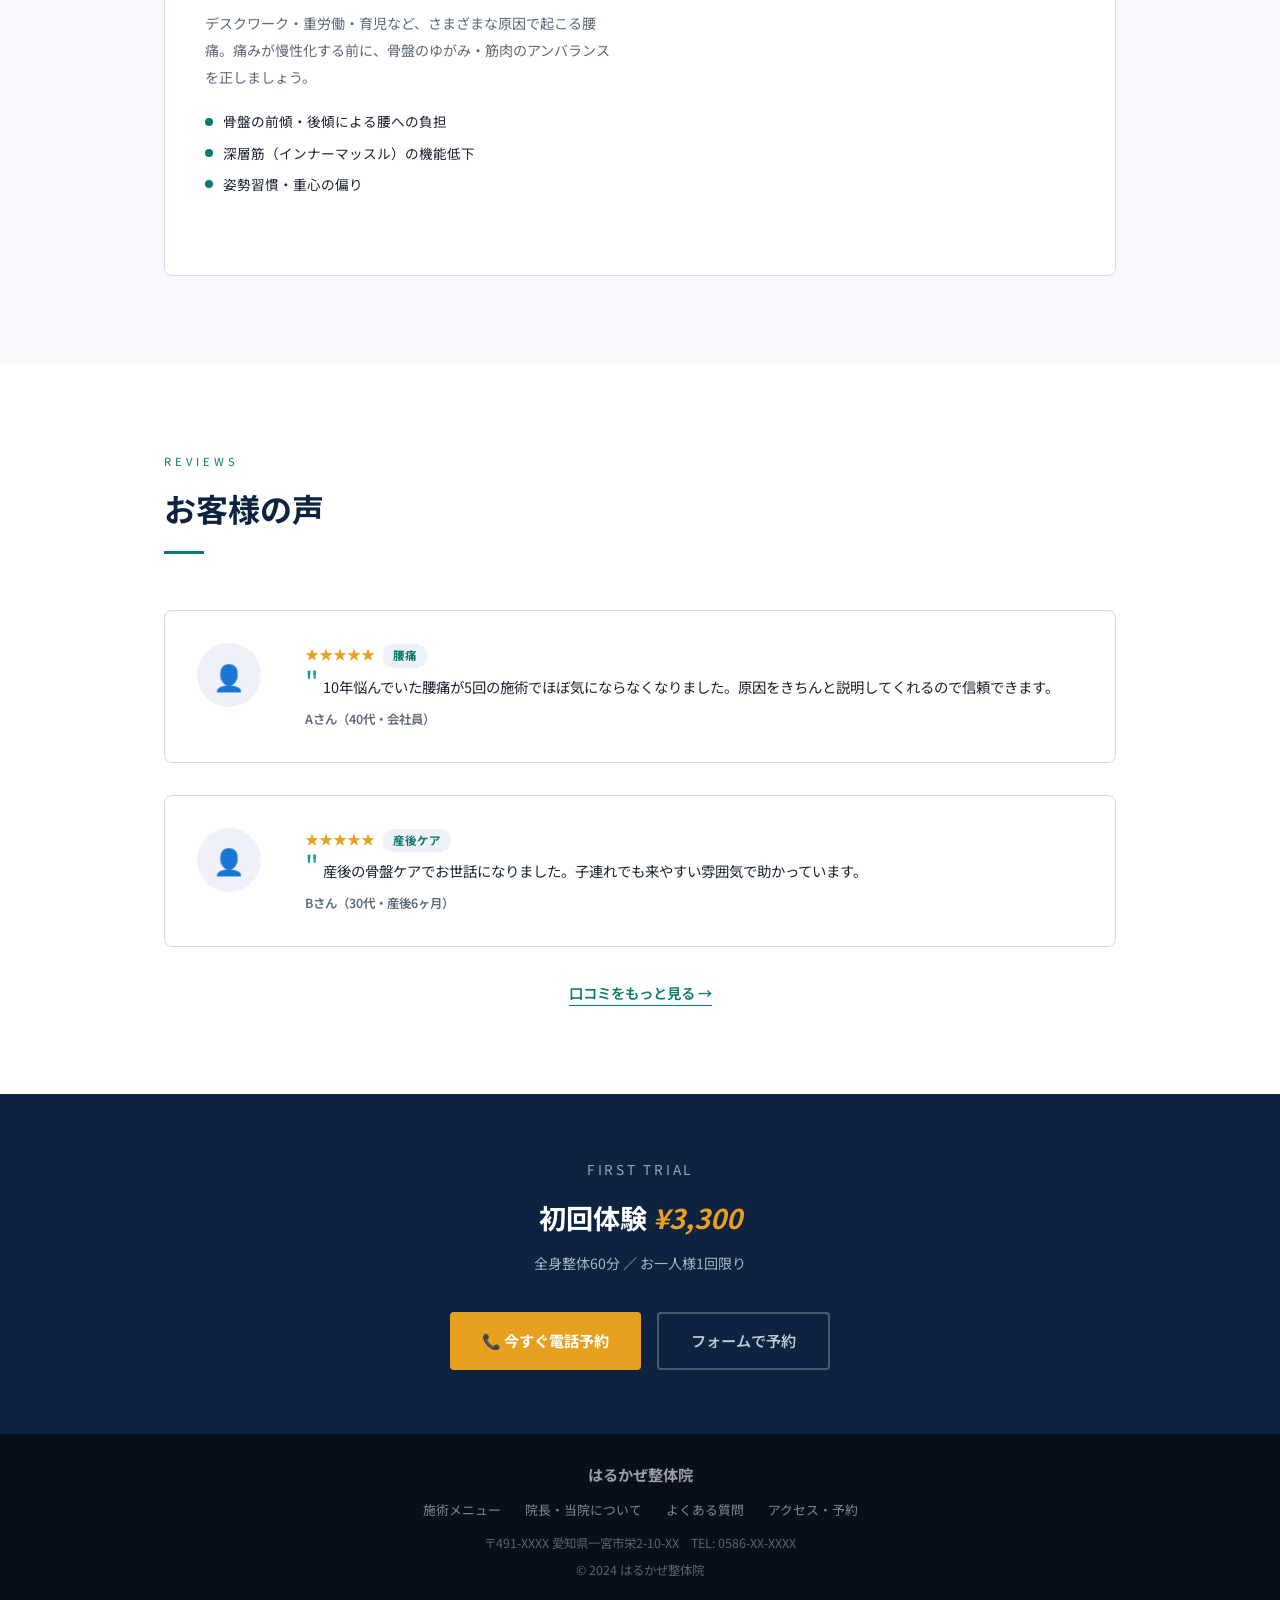
==== commit 81a398ba: "スタンダード5ページ構成に拡張（メニュー・院長・FAQ・アクセス） Co-Authored-By: Claude Sonnet 4.6 <noreply@anthropic.com>" ====
--- a/index.html
+++ b/index.html
@@ -9,33 +9,30 @@
   <link rel="preconnect" href="https://fonts.gstatic.com" crossorigin>
   <link href="https://fonts.googleapis.com/css2?family=Noto+Sans+JP:wght@400;500;600;700&display=swap" rel="stylesheet">
   <link rel="stylesheet" href="css/reset.css">
-  <link rel="stylesheet" href="css/style.css?v=2">
+  <link rel="stylesheet" href="css/style.css?v=3">
 </head>
 <body>
 
   <header id="header">
     <nav class="nav-inner">
-      <a href="#hero" class="nav-logo">はるかぜ<span>整体院</span></a>
+      <a href="index.html" class="nav-logo">はるかぜ<span>整体院</span></a>
       <ul class="nav-links" id="navLinks">
-        <li><a href="#symptoms">お悩み</a></li>
-        <li><a href="#flow">施術の流れ</a></li>
-        <li><a href="#doctor">院長</a></li>
-        <li><a href="#menu">料金</a></li>
-        <li><a href="#reviews">口コミ</a></li>
-        <li><a href="#contact" class="nav-cta">予約する</a></li>
+        <li><a href="menu.html">施術メニュー</a></li>
+        <li><a href="staff.html">院長・当院について</a></li>
+        <li><a href="faq.html">よくある質問</a></li>
+        <li><a href="access.html" class="nav-cta">アクセス・予約</a></li>
       </ul>
       <button class="nav-toggle" id="navToggle" aria-label="メニュー"><span></span><span></span><span></span></button>
     </nav>
   </header>
 
-  <!-- Sticky tel bar -->
   <div id="tel-bar">
     <span>完全予約制 ・ 当日予約OK ・ 駐車場3台</span>
     <span class="tel-bar-number"><a href="tel:0586-XX-XXXX">0586-XX-XXXX</a></span>
     <span class="tel-bar-hours">受付 10:00〜19:00（木・日定休）</span>
   </div>
 
-  <!-- Hero: split navy / photo -->
+  <!-- Hero -->
   <section id="hero">
     <div class="hero-left">
       <span class="hero-label">はるかぜ整体院 ／ 一宮市</span>
@@ -43,7 +40,7 @@
       <p class="hero-desc">マッサージで一時的に楽になっても、また戻ってくる——<br>それは<strong>原因を取り除いていないから</strong>です。<br>国家資格保有の院長が、痛みの本質にアプローチします。</p>
       <div class="hero-cta-group">
         <a href="tel:0586-XX-XXXX" class="btn-primary-hero">📞 今すぐ電話予約</a>
-        <a href="#contact" class="btn-outline-hero">フォームで予約</a>
+        <a href="access.html" class="btn-outline-hero">フォームで予約</a>
       </div>
       <div class="hero-badges">
         <span class="hero-badge">施術歴8年・累計2,400名</span>
@@ -78,7 +75,7 @@
     </div>
   </section>
 
-  <!-- お悩み：症状タブ -->
+  <!-- お悩みteaserセクション -->
   <section id="symptoms">
     <div class="container">
       <span class="section-label fade-in">YOUR SYMPTOMS</span>
@@ -169,122 +166,7 @@
     </div>
   </section>
 
-  <!-- 施術の流れ（zigzag） -->
-  <section id="flow">
-    <div class="container" style="max-width:100%;padding:0;">
-      <div style="max-width:1000px;margin:0 auto;padding:0 24px 56px;">
-        <span class="section-label fade-in">FLOW</span>
-        <h2 class="section-title fade-in">施術の流れ</h2>
-        <div class="section-bar fade-in"></div>
-      </div>
-      <div class="flow-step fade-in">
-        <div class="flow-step-img"><img src="https://images.unsplash.com/photo-1576091160399-112ba8d25d1d?w=800&h=450&fit=crop&q=80" alt="カウンセリング"></div>
-        <div class="flow-step-body">
-          <div class="flow-step-num">01</div>
-          <h3>カウンセリング</h3>
-          <p>症状・生活習慣・お悩みを30分かけて丁寧にヒアリング。「なぜ痛みが出るのか」の原因特定から始めます。再発を防ぐために、根本原因の把握が最も重要です。</p>
-        </div>
-      </div>
-      <div class="flow-step fade-in">
-        <div class="flow-step-img"><img src="https://images.unsplash.com/photo-1559757175-0eb30cd8c063?w=800&h=450&fit=crop&q=80" alt="姿勢分析"></div>
-        <div class="flow-step-body">
-          <div class="flow-step-num">02</div>
-          <h3>姿勢・動作分析</h3>
-          <p>立ち姿・歩き方・可動域を多角的にチェック。左右差・前後傾・骨格のアライメントを把握し、歪みのパターンを特定します。</p>
-        </div>
-      </div>
-      <div class="flow-step fade-in">
-        <div class="flow-step-img"><img src="https://images.unsplash.com/photo-1519824145371-296894a0daa9?w=800&h=450&fit=crop&q=80" alt="施術"></div>
-        <div class="flow-step-body">
-          <div class="flow-step-num">03</div>
-          <h3>施術</h3>
-          <p>原因に合わせた手技で丁寧に施術。強い力を使わないソフト整体なので、痛みが苦手な方や高齢の方にも対応しています。施術中は状態を随時確認しながら進めます。</p>
-        </div>
-      </div>
-      <div class="flow-step fade-in">
-        <div class="flow-step-img"><img src="https://images.unsplash.com/photo-1506126613408-eca07ce68773?w=800&h=450&fit=crop&q=80" alt="セルフケア指導"></div>
-        <div class="flow-step-body">
-          <div class="flow-step-num">04</div>
-          <h3>セルフケア指導</h3>
-          <p>日常でできるストレッチ・姿勢改善アドバイスをわかりやすく指導。「通わなくていい身体」になるためのホームケアが再発防止の鍵です。</p>
-        </div>
-      </div>
-    </div>
-  </section>
-
-  <!-- 院長紹介 -->
-  <section id="doctor">
-    <div class="doctor-inner">
-      <div class="doctor-img fade-in">
-        <img src="https://images.unsplash.com/photo-1612349317150-e413f6a5b16d?w=400&h=500&fit=crop&q=80" alt="田中健一院長">
-      </div>
-      <div class="doctor-text fade-in">
-        <span class="section-label">DOCTOR</span>
-        <h2 class="section-title">院長紹介</h2>
-        <div class="section-bar"></div>
-        <p class="doctor-name">田中 健一</p>
-        <p class="doctor-name-en">Kenichi Tanaka</p>
-        <p class="doctor-role">はるかぜ整体院 院長</p>
-        <div class="doctor-tags">
-          <span class="doctor-tag">柔道整復師（国家資格）</span>
-          <span class="doctor-tag">鍼灸師（国家資格）</span>
-          <span class="doctor-tag">施術歴8年</span>
-          <span class="doctor-tag">累計2,400名以上</span>
-        </div>
-        <p class="doctor-bio">整形外科・接骨院での勤務を経て独立開業。「痛みを取るだけでなく、なぜ痛みが出たのかを解決する」という考えのもと、根本改善を重視した施術を行っています。産後ケアや慢性痛でお悩みの方を中心に、これまで2,400名以上の施術実績があります。</p>
-        <div class="doctor-quote-block">
-          <p>「一時的に楽になるだけでなく、通わなくていい身体になることが目標です。患者さんの日常を変えることが、私の仕事だと思っています。」</p>
-        </div>
-      </div>
-    </div>
-  </section>
-
-  <!-- 施術メニュー・料金 -->
-  <section id="menu">
-    <div class="container">
-      <span class="section-label fade-in">MENU & PRICE</span>
-      <h2 class="section-title fade-in">施術メニュー・料金</h2>
-      <div class="section-bar fade-in"></div>
-      <table class="menu-table fade-in">
-        <thead>
-          <tr>
-            <th>メニュー</th>
-            <th>時間</th>
-            <th style="text-align:right">料金（税込）</th>
-          </tr>
-        </thead>
-        <tbody>
-          <tr>
-            <td><div class="menu-name">全身整体</div><div class="menu-desc">全身のゆがみを整え、血流・神経の流れを改善。慢性疲労・だるさにも。</div></td>
-            <td><div class="menu-duration">60分</div></td>
-            <td class="menu-price-cell">¥6,600</td>
-          </tr>
-          <tr class="featured">
-            <td><div class="menu-name">骨盤矯正 <span class="menu-badge">人気No.1</span></div><div class="menu-desc">産後の骨盤ケアや、デスクワークによるゆがみ改善に特化。</div></td>
-            <td><div class="menu-duration">75分</div></td>
-            <td class="menu-price-cell">¥8,800</td>
-          </tr>
-          <tr>
-            <td><div class="menu-name">産後ケア</div><div class="menu-desc">出産後の骨盤の開き・ゆがみを丁寧に矯正。育児疲れの肩・腰もケア。</div></td>
-            <td><div class="menu-duration">90分</div></td>
-            <td class="menu-price-cell">¥9,900</td>
-          </tr>
-          <tr>
-            <td><div class="menu-name">スポーツケア</div><div class="menu-desc">筋肉疲労・関節痛のケア。パフォーマンス向上・怪我予防にも対応。</div></td>
-            <td><div class="menu-duration">60分</div></td>
-            <td class="menu-price-cell">¥7,700</td>
-          </tr>
-        </tbody>
-      </table>
-      <div class="first-trial-bar fade-in">
-        <span>🎁 初回体験（全身整体60分）</span>
-        <span>通常¥6,600 → <em>¥3,300</em></span>
-        <span style="font-size:0.8rem;opacity:0.8">※お一人様1回限り</span>
-      </div>
-    </div>
-  </section>
-
-  <!-- 口コミ -->
+  <!-- 口コミ（2件） -->
   <section id="reviews">
     <div class="container">
       <span class="section-label fade-in">REVIEWS</span>
@@ -295,7 +177,7 @@
           <div class="review-avatar">👤</div>
           <div>
             <div class="review-stars">★★★★★<span class="review-tag">腰痛</span></div>
-            <p class="review-text">10年悩んでいた腰痛が5回の施術でほぼ気にならなくなりました。原因をきちんと説明してくれるので信頼できます。他院で「異常なし」と言われた痛みも改善しました。</p>
+            <p class="review-text">10年悩んでいた腰痛が5回の施術でほぼ気にならなくなりました。原因をきちんと説明してくれるので信頼できます。</p>
             <p class="review-author">Aさん（40代・会社員）</p>
           </div>
         </div>
@@ -303,76 +185,38 @@
           <div class="review-avatar">👤</div>
           <div>
             <div class="review-stars">★★★★★<span class="review-tag">産後ケア</span></div>
-            <p class="review-text">産後の骨盤ケアでお世話になりました。施術後に身体が軽くなるのがわかります。子連れでも来やすい雰囲気で助かっています。</p>
+            <p class="review-text">産後の骨盤ケアでお世話になりました。子連れでも来やすい雰囲気で助かっています。</p>
             <p class="review-author">Bさん（30代・産後6ヶ月）</p>
           </div>
         </div>
-        <div class="review-item fade-in">
-          <div class="review-avatar">👤</div>
-          <div>
-            <div class="review-stars">★★★★★<span class="review-tag">肩こり</span></div>
-            <p class="review-text">デスクワークで肩こりがひどかったのですが、セルフケアの方法も教えていただき、日常生活が楽になりました。院長の説明がわかりやすく、納得して施術を受けられます。</p>
-            <p class="review-author">Cさん（20代・IT系）</p>
-          </div>
-        </div>
-      </div>
-    </div>
-  </section>
-
-  <!-- FAQ -->
-  <section id="faq">
+      </div>
+      <div style="text-align:center;margin-top:32px">
+        <a href="faq.html" style="color:var(--teal);font-weight:600;font-size:0.9rem;border-bottom:1px solid var(--teal);padding-bottom:2px">口コミをもっと見る →</a>
+      </div>
+    </div>
+  </section>
+
+  <!-- CTAバンド -->
+  <section style="background:var(--navy);padding:64px 0;text-align:center">
     <div class="container">
-      <span class="section-label fade-in">FAQ</span>
-      <h2 class="section-title fade-in">よくある質問</h2>
-      <div class="section-bar fade-in"></div>
-      <div class="faq-list">
-        <div class="faq-item fade-in"><button class="faq-q">初めてでも大丈夫ですか？</button><div class="faq-a"><p>はい。初回は丁寧なカウンセリングから始めます。お着替えもご用意しています。</p></div></div>
-        <div class="faq-item fade-in"><button class="faq-q">施術中に痛みはありますか？</button><div class="faq-a"><p>強い力を使わないソフト整体が基本です。痛みが苦手な方もご安心ください。</p></div></div>
-        <div class="faq-item fade-in"><button class="faq-q">何回通えば効果が出ますか？</button><div class="faq-a"><p>多くの方が3〜5回で変化を実感されています。初回に目安をご説明します。</p></div></div>
-        <div class="faq-item fade-in"><button class="faq-q">保険は使えますか？</button><div class="faq-a"><p>整体施術は保険適用外です。ただし骨折・脱臼・捻挫等の急性外傷は対応可能な場合があります。</p></div></div>
-      </div>
-    </div>
-  </section>
-
-  <!-- アクセス・予約 -->
-  <section id="contact">
-    <div class="container">
-      <span class="section-label fade-in">ACCESS & CONTACT</span>
-      <h2 class="section-title fade-in">アクセス・ご予約</h2>
-      <div class="section-bar fade-in"></div>
-      <div class="access-contact-grid fade-in">
-        <div>
-          <table class="access-info-table">
-            <tr><td>院名</td><td>はるかぜ整体院</td></tr>
-            <tr><td>住所</td><td>愛知県一宮市栄2-10-XX</td></tr>
-            <tr><td>電話</td><td><a href="tel:0586-XX-XXXX">0586-XX-XXXX</a></td></tr>
-            <tr><td>営業時間</td><td>10:00〜20:00（最終受付19:00）</td></tr>
-            <tr><td>定休日</td><td>木曜日・日曜日</td></tr>
-            <tr><td>駐車場</td><td>3台あり（無料）</td></tr>
-          </table>
-          <div class="map-placeholder">📍 Google Maps</div>
-        </div>
-        <div>
-          <div class="contact-cta-group">
-            <a href="tel:0586-XX-XXXX" class="btn-tel-big">📞 0586-XX-XXXX<span>受付 10:00〜19:00（木・日除く）</span></a>
-            <a href="https://line.me/R/ti/p/@example" class="btn-line-big" target="_blank">🟢 LINEで予約する</a>
-          </div>
-          <form class="contact-form" onsubmit="return false;">
-            <div class="form-group"><label>お名前 <span class="req">必須</span></label><input type="text" placeholder="田中 花子"></div>
-            <div class="form-group"><label>電話番号 <span class="req">必須</span></label><input type="tel" placeholder="090-XXXX-XXXX"></div>
-            <div class="form-group"><label>ご希望メニュー</label>
-              <select><option value="">選択してください</option><option>全身整体（60分）</option><option>骨盤矯正（75分）</option><option>産後ケア（90分）</option><option>スポーツケア（60分）</option><option>初回体験（¥3,300）</option></select>
-            </div>
-            <div class="form-group"><label>症状・ご要望</label><textarea rows="3" placeholder="例）腰痛が3ヶ月続いています。土曜希望です。"></textarea></div>
-            <button type="submit" class="btn-submit">予約を申し込む →</button>
-          </form>
-        </div>
+      <p style="color:rgba(255,255,255,0.6);font-size:0.85rem;letter-spacing:0.2em;margin-bottom:12px">FIRST TRIAL</p>
+      <h2 style="color:#fff;font-size:1.7rem;font-weight:700;margin-bottom:12px">初回体験 <em style="color:var(--accent)">¥3,300</em></h2>
+      <p style="color:rgba(255,255,255,0.65);font-size:0.88rem;margin-bottom:36px">全身整体60分 ／ お一人様1回限り</p>
+      <div style="display:flex;gap:16px;justify-content:center;flex-wrap:wrap">
+        <a href="tel:0586-XX-XXXX" class="btn-primary-hero" style="font-size:0.95rem">📞 今すぐ電話予約</a>
+        <a href="access.html" class="btn-outline-hero" style="font-size:0.95rem">フォームで予約</a>
       </div>
     </div>
   </section>
 
   <footer id="footer">
     <p class="footer-logo">はるかぜ整体院</p>
+    <nav style="margin:12px 0;display:flex;gap:24px;justify-content:center;flex-wrap:wrap">
+      <a href="menu.html" style="color:rgba(255,255,255,0.5);font-size:0.8rem">施術メニュー</a>
+      <a href="staff.html" style="color:rgba(255,255,255,0.5);font-size:0.8rem">院長・当院について</a>
+      <a href="faq.html" style="color:rgba(255,255,255,0.5);font-size:0.8rem">よくある質問</a>
+      <a href="access.html" style="color:rgba(255,255,255,0.5);font-size:0.8rem">アクセス・予約</a>
+    </nav>
     <p>〒491-XXXX 愛知県一宮市栄2-10-XX　TEL: 0586-XX-XXXX</p>
     <p style="margin-top:6px">© 2024 はるかぜ整体院</p>
   </footer>
